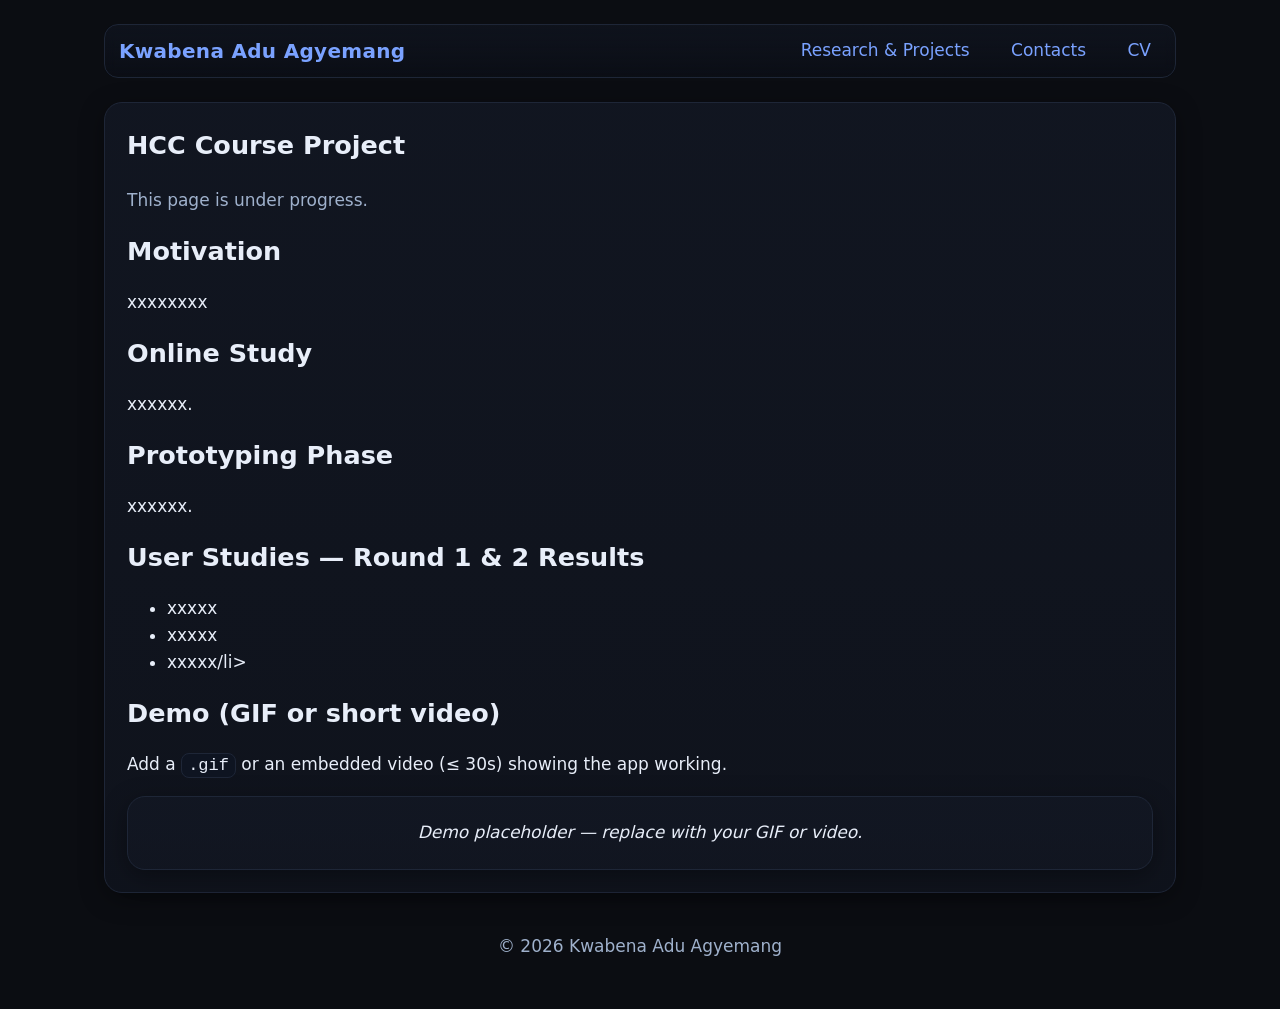
==== hcc.html @ 85868a14 "Add files via upload" ====
<!doctype html>
<html lang="en">
<head>
  <meta charset="utf-8">
  <meta name="viewport" content="width=device-width, initial-scale=1">
  <title>HCC Project — Kwabena Adu Agyemang</title>
  <link rel="stylesheet" href="style.css">
</head>
<body>
  <div class="container">
    <nav class="nav">
      <a class="brand" href="index.html">Kwabena Adu Agyemang</a>
      <div class="links">
        <a href="research.html">Research & Projects</a>
        <a href="contacts.html">Contacts</a>
        <a href="resume.pdf" target="_blank" rel="noopener">CV</a>
      </div>
    </nav>

    <section class="card">
      <h1 style="margin-top:0">HCC Course Project</h1>
      <p style="color:var(--muted)">This page is under progress.</p>
      <h2>Motivation</h2>
      <p>xxxxxxxx</p>

      <h2>Online Study</h2>
      <p>xxxxxx.</p>

      <h2>Prototyping Phase</h2>
      <p>xxxxxx.</p>

      <h2>User Studies — Round 1 & 2 Results</h2>
      <ul>
        <li>xxxxx</li>
        <li>xxxxx</li>
        <li>xxxxx/li>
      </ul>

      <h2 style="display:flex;align-items:center;gap:8px">Demo (GIF or short video)</h2>
      <p>Add a <code>.gif</code> or an embedded video (≤ 30s) showing the app working.</p>
      <div class="card" style="margin:0;text-align:center">
        <em>Demo placeholder — replace with your GIF or video.</em>
      </div>
    </section>

    
    <footer class="footer">© <span id="y"></span> Kwabena Adu Agyemang</footer>
  </div>
  <script>document.getElementById('y').textContent = new Date().getFullYear()</script>
</body>
</html>
---- style.css ----
:root{
  --bg:#0b0d12;
  --card:#121723;
  --text:#e8eef9;
  --muted:#9fb1cc;
  --accent:#7aa2ff;

  /* subtle upgrades */
  --card-border:#1e2637;
  --card-glow: 0 6px 24px rgba(0,0,0,.35);
  --ring: 0 0 0 3px rgba(122,162,255,.35);
}

*{box-sizing:border-box}
html,body{
  margin:0; padding:0;
  background:var(--bg); color:var(--text);
  font: clamp(15px, 0.95vw + 12px, 17px)/1.6 system-ui,-apple-system,Segoe UI,Roboto,Ubuntu,"Helvetica Neue",Arial;
  -webkit-font-smoothing:antialiased; -moz-osx-font-smoothing:grayscale;
}
a{color:var(--accent); text-decoration:none}
a:hover{text-decoration:underline}
a:focus-visible{outline:none; box-shadow:var(--ring); border-radius:10px}

.container{max-width:1120px; margin:0 auto; padding:24px}

/* Top nav: sleek, slightly sticky, frosted */
.nav{
  position:sticky; top:0; z-index:20;
  display:flex; justify-content:space-between; align-items:center; margin-bottom:24px;
  padding:10px 14px;
  background:linear-gradient(180deg, rgba(18,23,35,.6), rgba(18,23,35,.15));
  border:1px solid var(--card-border); border-radius:14px;
  backdrop-filter:saturate(130%) blur(6px);
}
.nav a.brand{font-weight:800; font-size:20px; letter-spacing:.3px}
.nav .links a{margin-left:16px; padding:8px 10px; border-radius:10px}
.nav .links a:hover{background:rgba(122,162,255,.08); text-decoration:none}

/* Hero */
.hero{
  display:grid; grid-template-columns:130px 1fr; gap:22px; align-items:center;
  background:linear-gradient(180deg,#151b2a 0%, rgba(21,27,42,0) 100%);
  padding:26px; border-radius:18px; border:1px solid var(--card-border);
  box-shadow:var(--card-glow);
}
.hero img{
  width:130px; height:130px; border-radius:50%;
  border:2px solid #26324a; background:#0f1420;
  object-fit:cover; object-position:center;
}
.hero h1{margin:0 0 6px 0; font-weight:800; letter-spacing:.2px}
.hero p{margin:0; color:var(--muted)}

/* Core card */
.card{
  background:linear-gradient(180deg, rgba(18,23,35,.85), rgba(18,23,35,.6));
  border:1px solid var(--card-border);
  border-radius:18px; padding:22px; margin-top:18px;
  box-shadow:var(--card-glow);
}
.card h2{margin:0 0 10px 0}

/* Generic grid */
.grid{display:grid; grid-template-columns:repeat(auto-fill,minmax(260px,1fr)); gap:16px}

/* Feature grid / cards (classy) */
.feature-grid{display:grid; grid-template-columns:repeat(auto-fill,minmax(280px,1fr)); gap:18px}
.feature-card{
  position:relative; overflow:hidden; border-radius:18px; padding:18px;
  border:1px solid var(--card-border);
  background:
    radial-gradient(120% 120% at 0% 0%, #172034 0%, #0b0f19 65%),
    linear-gradient(180deg, rgba(255,255,255,.02), rgba(255,255,255,0));
  transition:transform .2s ease, border-color .2s ease, box-shadow .2s ease;
}
.feature-card:hover{
  transform:translateY(-2px);
  border-color:#2a3c60;
  box-shadow:0 10px 30px rgba(0,0,0,.3);
}
.feature-card h3{margin:0 0 6px 0; font-weight:750}
.feature-card p{margin:0 0 12px 0; color:var(--muted)}

/* Badges */
.badge{
  display:inline-block; padding:4px 10px; border:1px solid #2a3857;
  border-radius:999px; color:var(--muted); font-size:12px; margin-right:6px
}
.badge.year{
  background:#152038; border-color:#22324f; color:#9fb1cc;
  padding:2px 8px; border-radius:999px; font-size:12px; margin-left:8px
}

/* Buttons */
.btn{
  display:inline-block; background:var(--accent); color:#0a0f18;
  padding:10px 14px; border-radius:12px; font-weight:800; letter-spacing:.2px;
  box-shadow:0 6px 18px rgba(122,162,255,.25);
  transform:translateY(0); transition:transform .15s ease, box-shadow .15s ease, opacity .2s ease;
}
.btn:hover{ text-decoration:none; transform:translateY(-1px); box-shadow:0 10px 24px rgba(122,162,255,.28) }
.btn:active{ transform:translateY(0) }
.btn:visited{ color:#0a0f18 }
.btn:focus-visible{outline:none; box-shadow:var(--ring)}

/* Publications list polish */
.publist .card h3{margin:0 0 6px 0}
.publist .meta{color:var(--muted); font-size:14px; margin-bottom:8px}

/* Icon bar + clickable fix for SVGs */
.iconbar{display:flex; gap:10px; margin-top:10px; flex-wrap:wrap}
.iconbtn{
  display:inline-flex; align-items:center; justify-content:center;
  width:38px; height:38px; border-radius:12px;
  border:1px solid #27324a; background:#0f1420; color:var(--text);
  transition:transform .15s ease, background .2s ease, border-color .2s ease, box-shadow .2s ease;
  cursor:pointer;
}
.iconbtn:hover{ transform:translateY(-1px); background:#121b2a; border-color:#2f3f62; box-shadow:0 6px 16px rgba(0,0,0,.25) }
.iconbtn:focus-visible{ outline:none; box-shadow:var(--ring) }
.iconbtn svg{ width:18px; height:18px }
/* Route clicks to the <a> instead of inner SVG paths */
.iconbtn svg, .iconbtn svg * { pointer-events:none; }

/* Code blocks */
code{
  background:#0e1421; border:1px solid var(--card-border);
  border-radius:8px; padding:2px 6px
}

/* Footer */
footer.footer, footer{
  margin:48px 0 12px; color:var(--muted); text-align:center
}

/* Responsive */
@media (max-width:820px){
  .container{padding:18px}
  .hero{grid-template-columns:1fr}
  .hero img{justify-self:center}
  .nav .links a{margin-left:10px}
}
@media (max-width:560px){
  .nav{padding:8px 10px}
  .hero{padding:20px}
}

/* Reduced motion */
@media (prefers-reduced-motion: reduce){
  .btn, .feature-card, .iconbtn{ transition:none }
}


/* Icon buttons */
.iconbar{display:flex;gap:10px;margin-top:10px;flex-wrap:wrap}
.iconbtn{
  display:inline-flex;align-items:center;justify-content:center;
  width:38px;height:38px;border-radius:10px;
  border:1px solid #27324a;background:#0f1420;color:var(--text);
  transition:transform .1s ease, background .2s ease, border-color .2s ease;
}
.iconbtn:hover{transform:translateY(-1px);background:#121b2a;border-color:#2f3f62}
.iconbtn svg{width:18px;height:18px}
.publist .card h3{margin:0 0 6px 0}
.publist .meta{color:var(--muted);font-size:14px;margin-bottom:8px}
.badge.year{background:#152038;border:1px solid #22324f;color:#9fb1cc;padding:2px 8px;border-radius:999px;font-size:12px;margin-left:8px}


/* Featured grid */
.feature-grid{display:grid;grid-template-columns:repeat(auto-fill,minmax(280px,1fr));gap:18px}
.feature-card{
  position:relative;overflow:hidden;border-radius:18px;padding:18px;border:1px solid #1f2a42;
  background:radial-gradient(120% 120% at 0% 0%, #172034 0%, #0b0f19 60%);
  transition:transform .2s ease, border-color .2s ease, box-shadow .2s ease;
}
.feature-card:hover{transform:translateY(-2px);border-color:#2a3c60;box-shadow:0 10px 30px rgba(0,0,0,.25)}
.feature-card h3{margin:0 0 6px 0}
.feature-card p{margin:0 0 12px 0;color:var(--muted)}
.feature-card .btn{display:inline-block}
footer.footer{margin:40px 0 10px;color:var(--muted);text-align:center}
.container{padding-bottom:40px}


/* Featured cards */
.featuregrid{display:grid;grid-template-columns:repeat(auto-fit,minmax(280px,1fr));gap:16px}
.featurecard{position:relative;border-radius:16px;padding:24px;min-height:180px;border:1px solid #1e2637;
  background: radial-gradient(120% 120% at 20% 0%, #1b2440 0%, #0b0f1a 60%);display:flex;flex-direction:column;justify-content:flex-end;overflow:hidden}
.featurecard h3{margin:0 0 6px 0}
.featurecard p{margin:0;color:var(--muted)}
.featurecard .chip{position:absolute;top:12px;left:12px;border:1px solid #2a3857;border-radius:999px;font-size:12px;padding:4px 8px;color:#9fb1cc}
.featurecard:hover{transform:translateY(-1px)}
footer{margin:48px 0 10px;color:var(--muted);text-align:center}
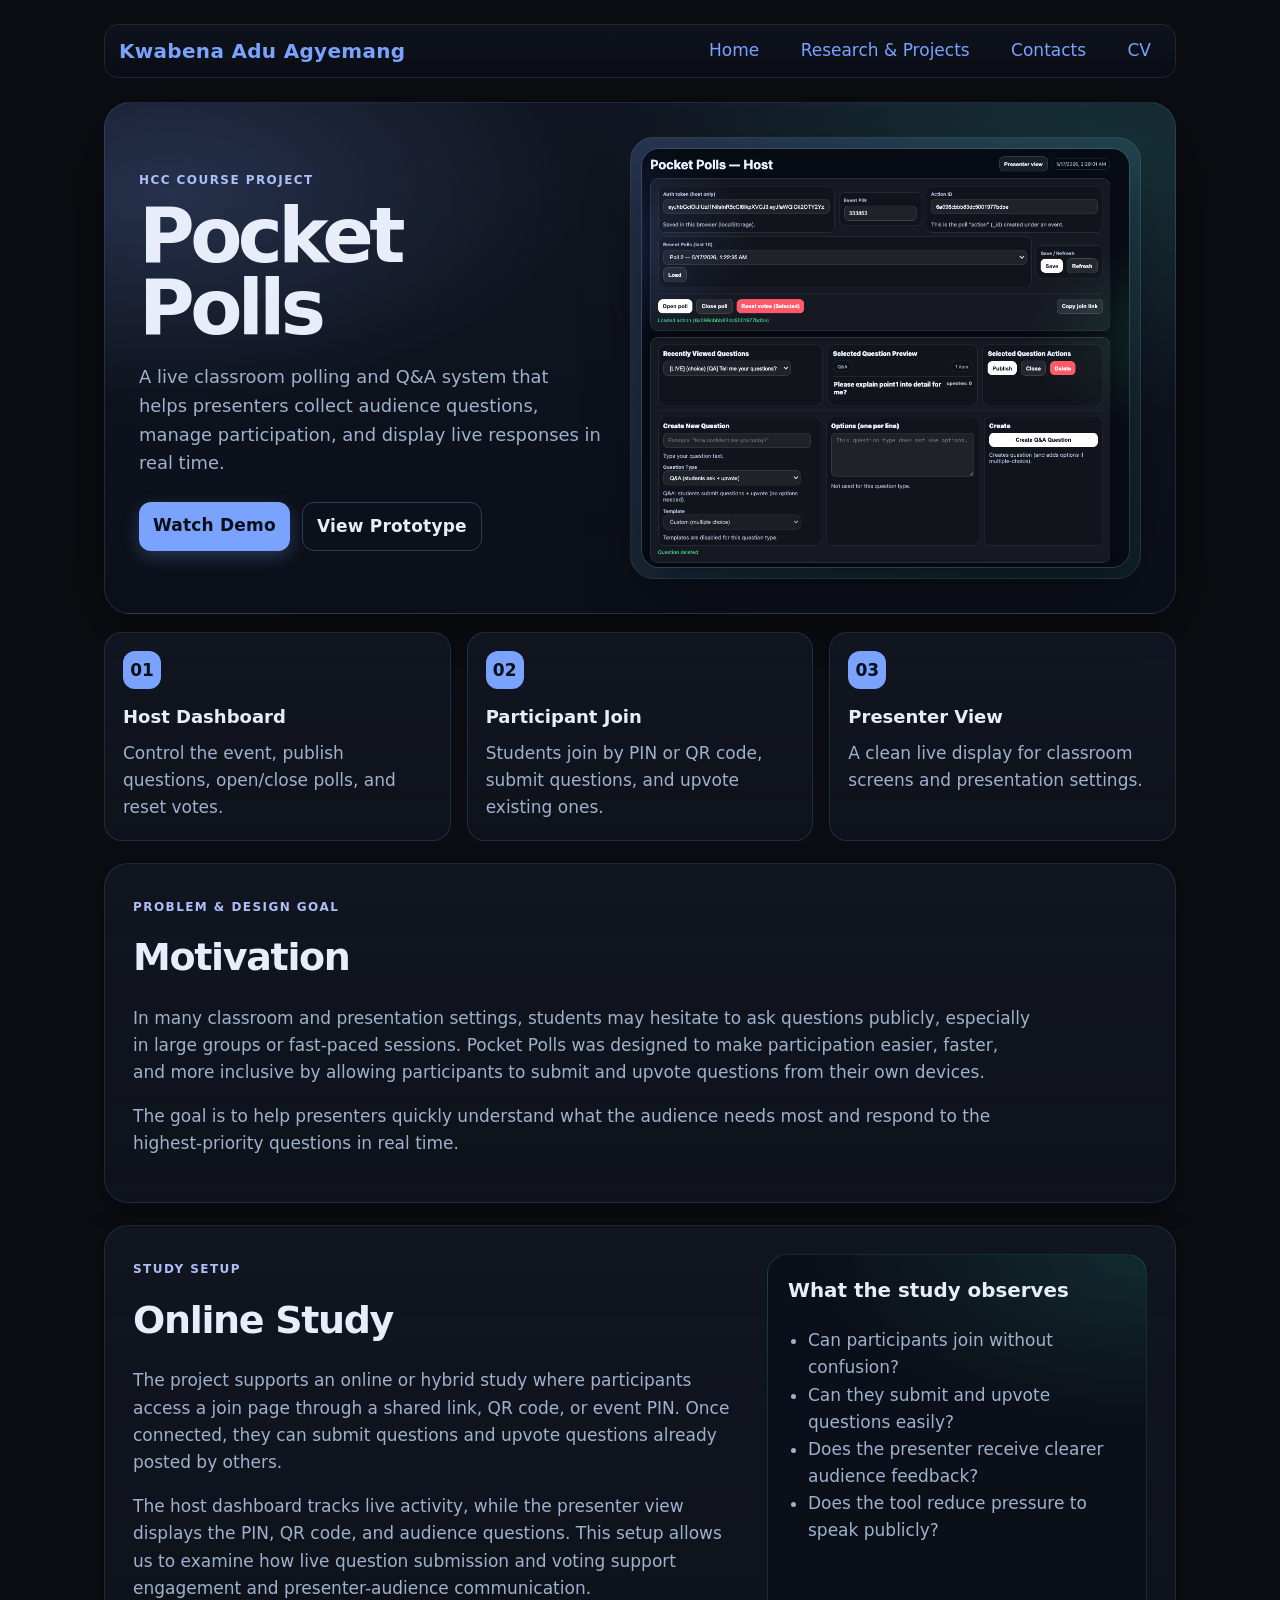
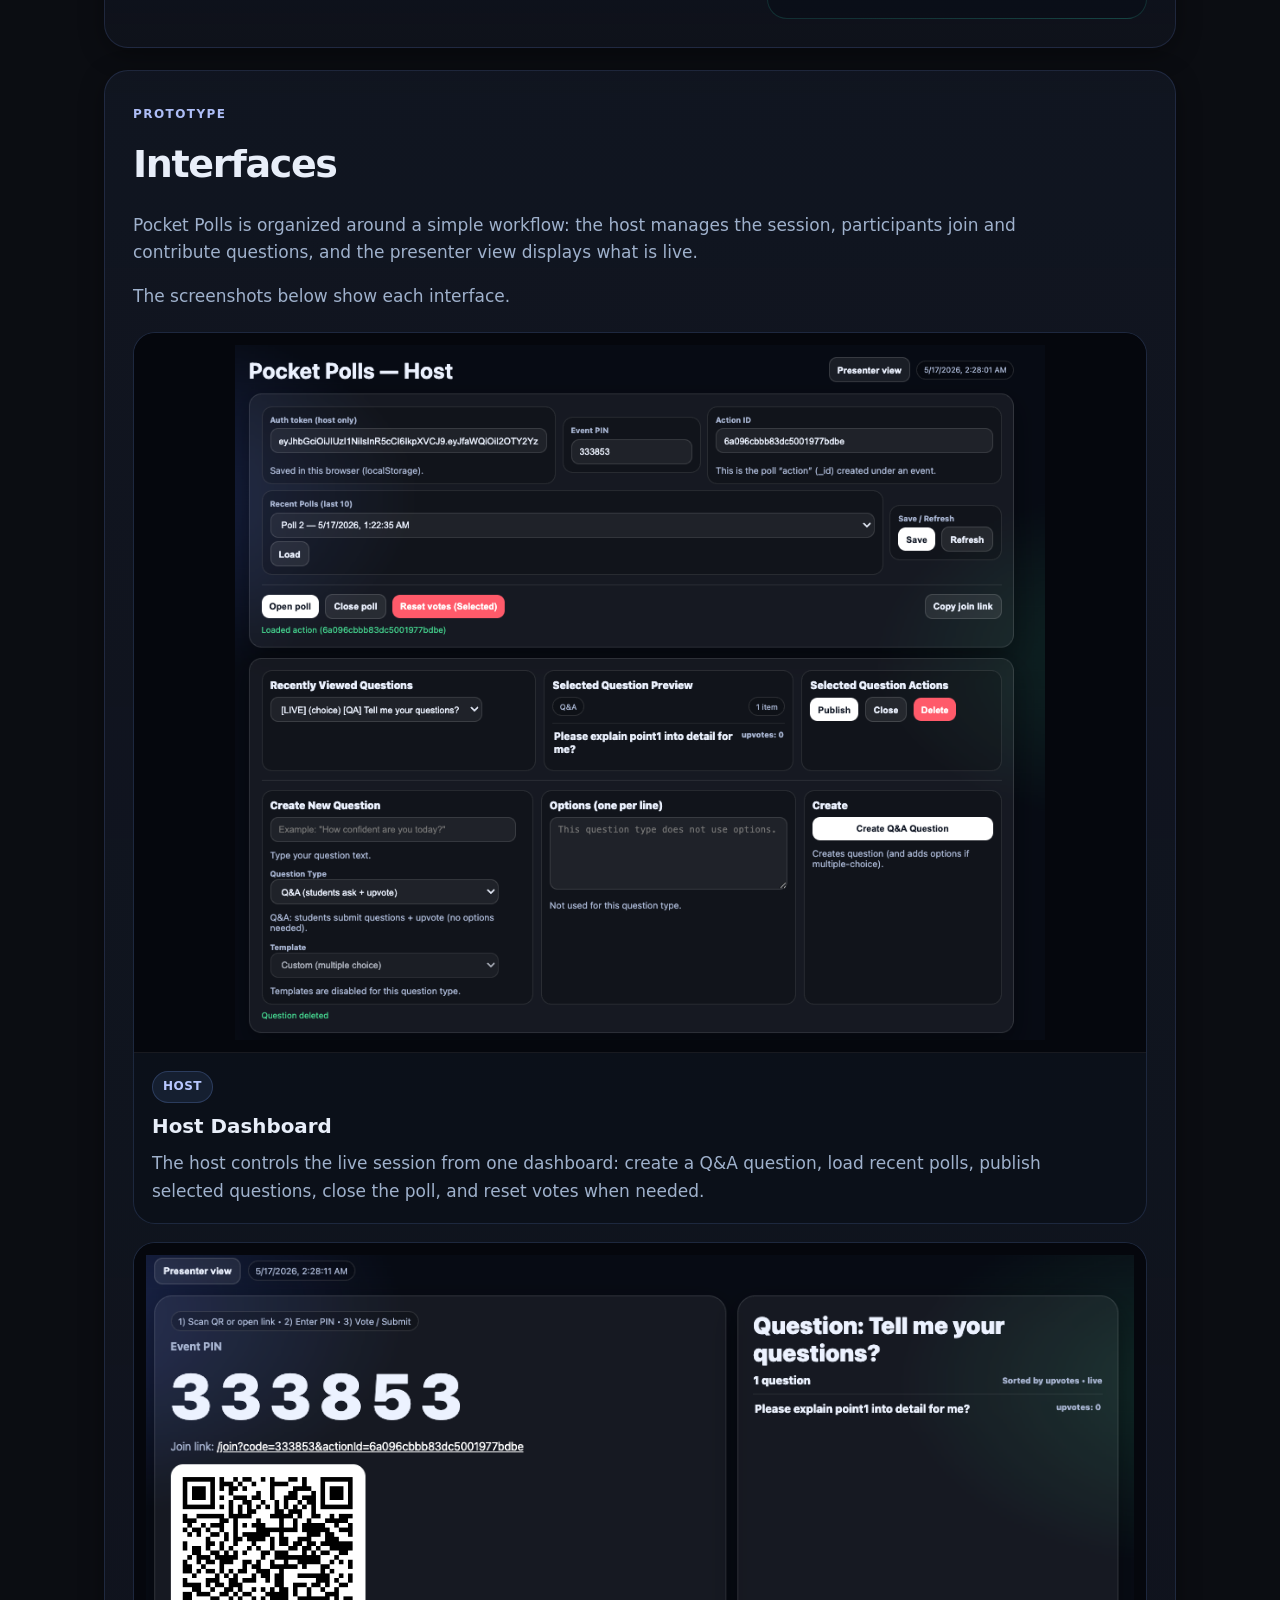
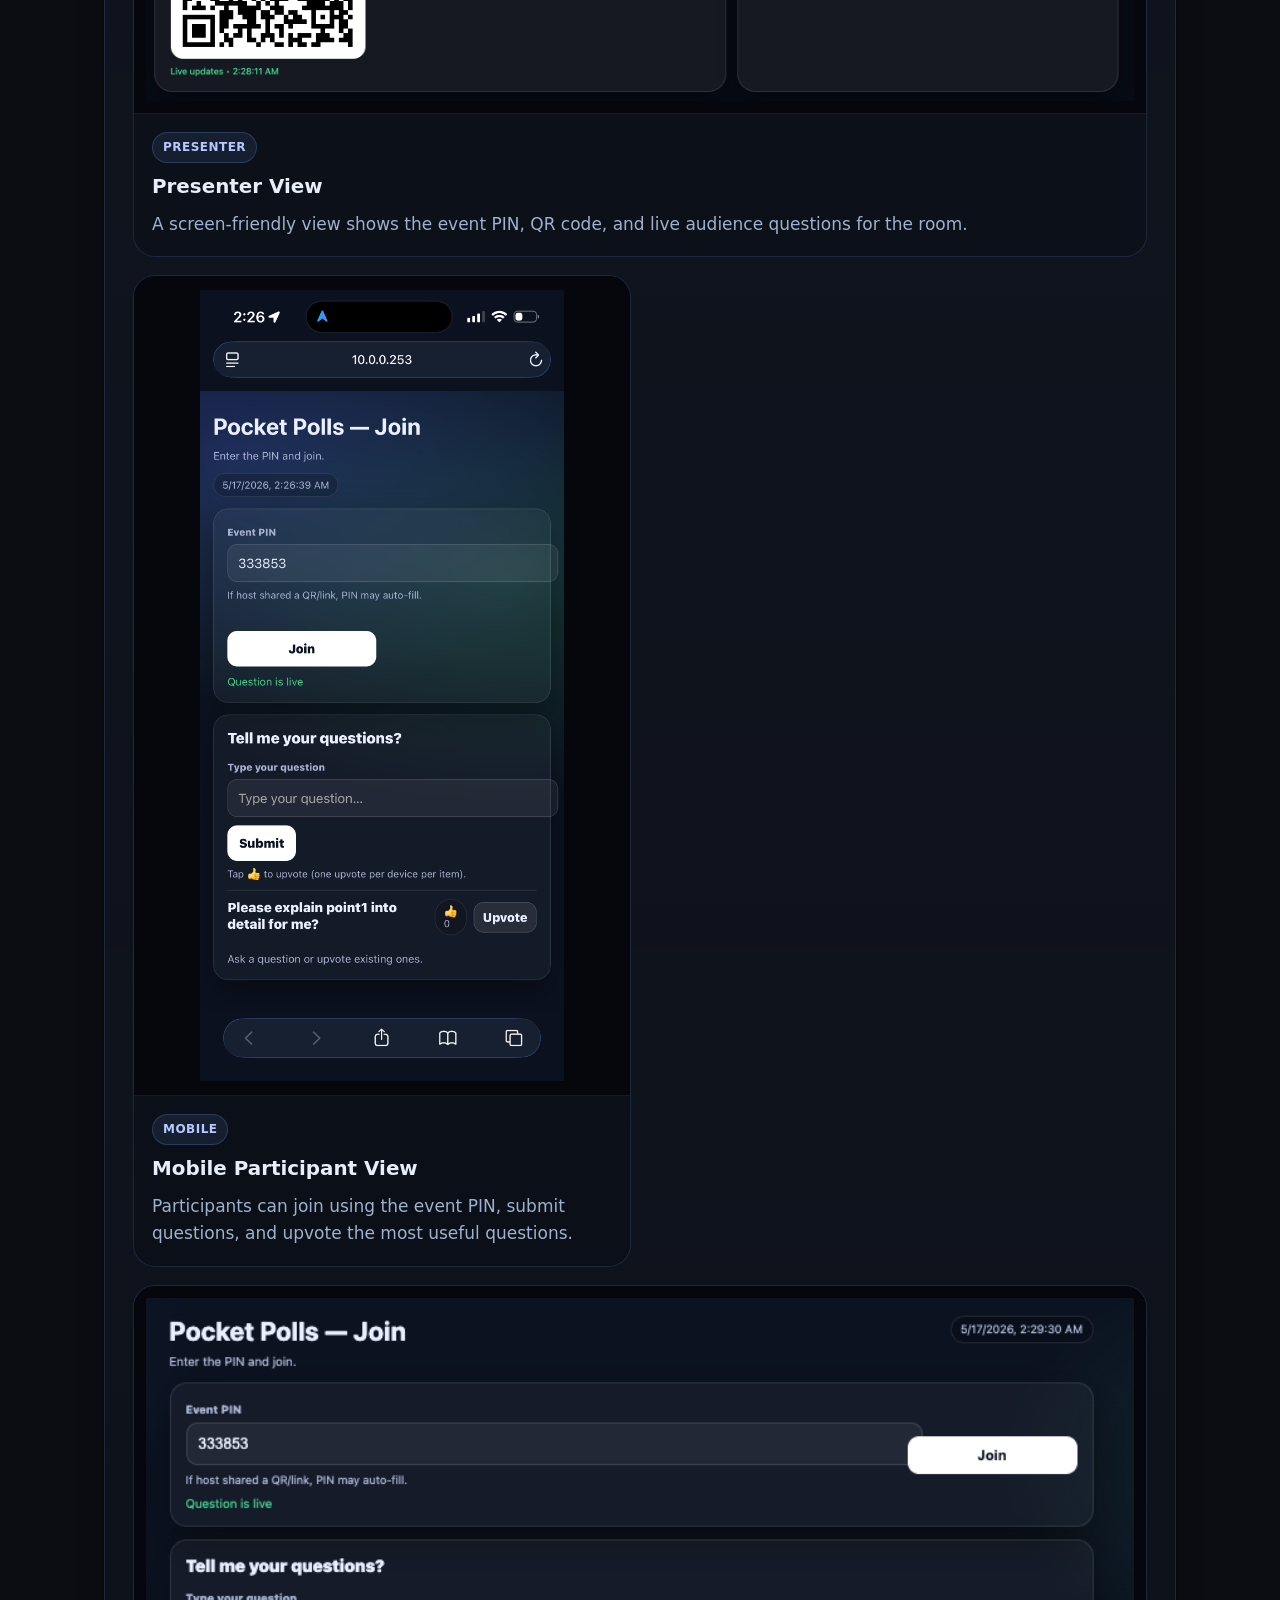
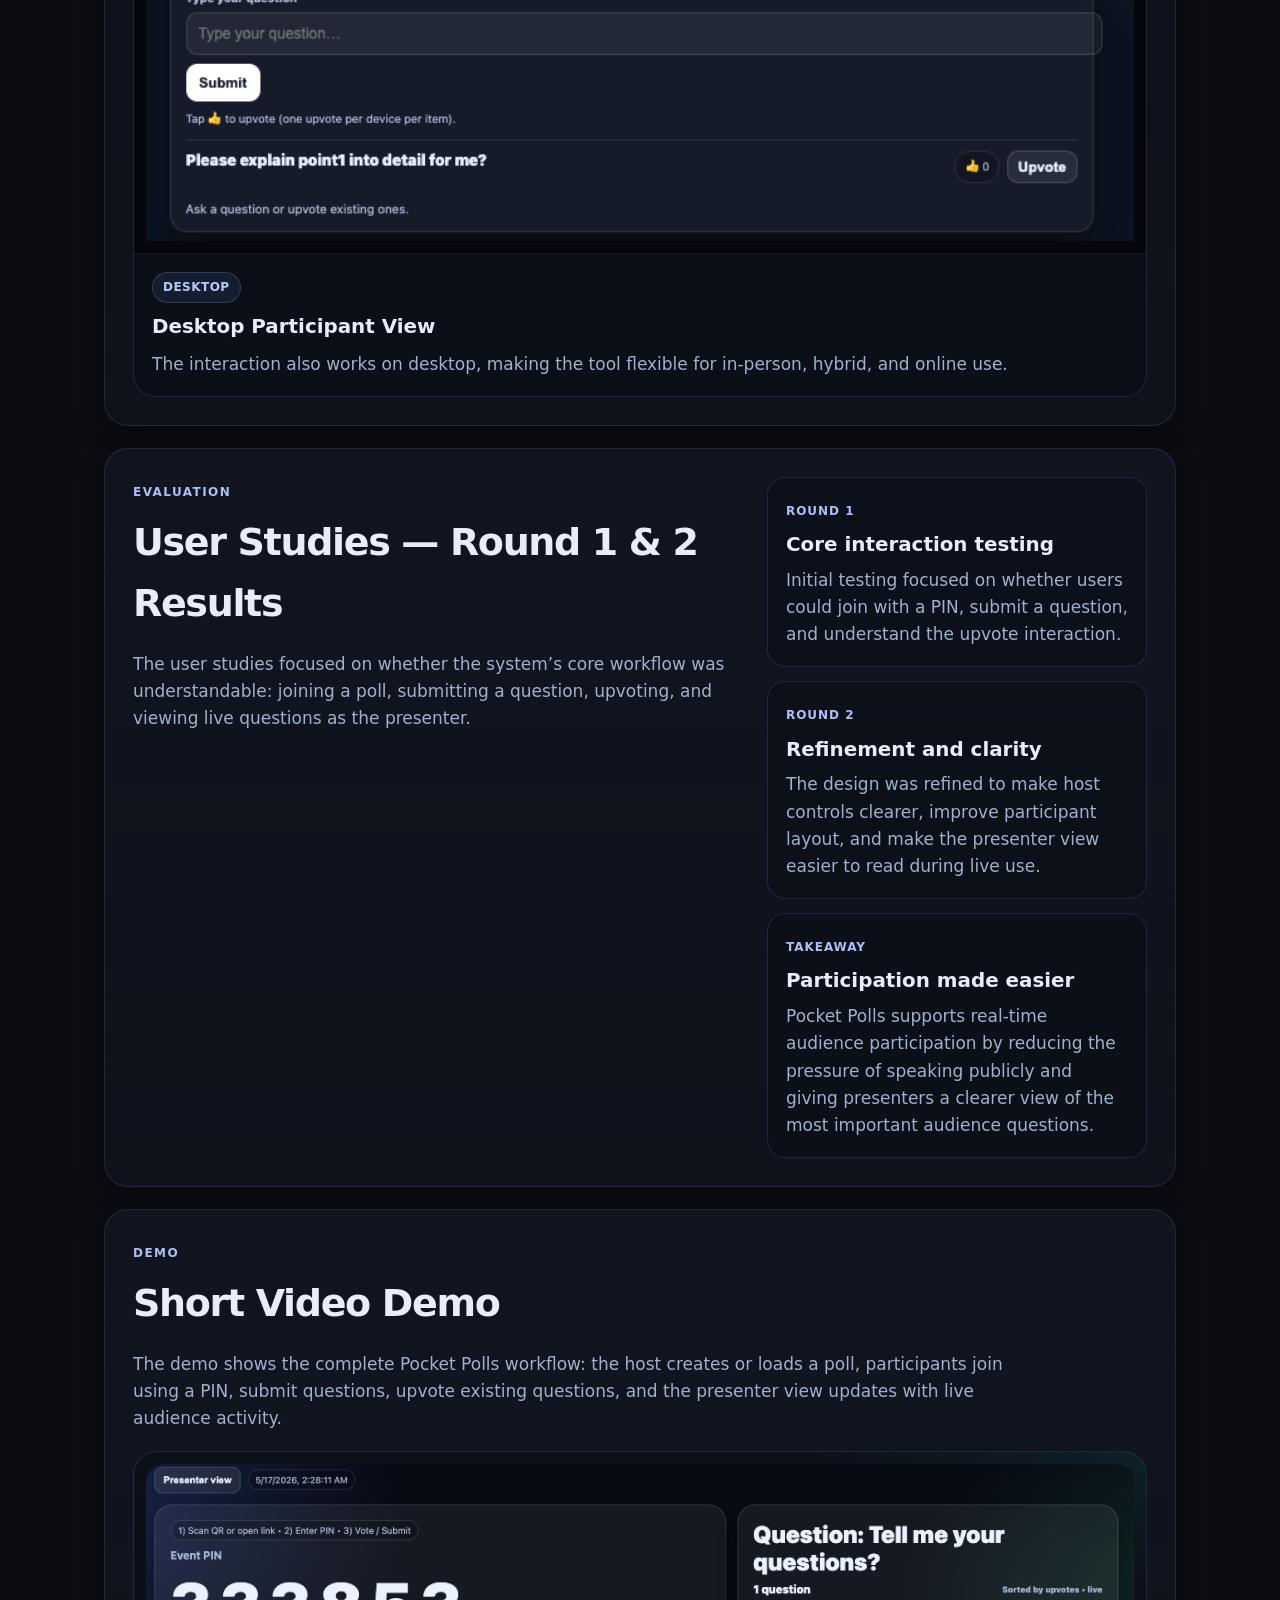
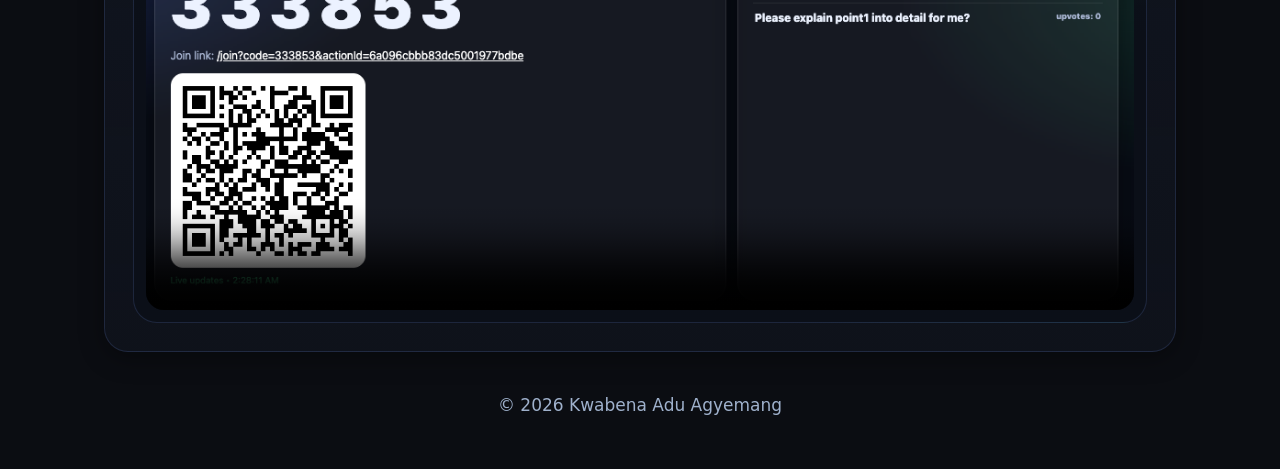
==== commit 008e0f23: "Update portfolio with three projects" ====
--- a/hcc.html
+++ b/hcc.html
@@ -3,49 +3,239 @@
 <head>
   <meta charset="utf-8">
   <meta name="viewport" content="width=device-width, initial-scale=1">
-  <title>HCC Project — Kwabena Adu Agyemang</title>
+  <title>Pocket Polls — HCC Course Project</title>
   <link rel="stylesheet" href="style.css">
 </head>
+
 <body>
   <div class="container">
     <nav class="nav">
       <a class="brand" href="index.html">Kwabena Adu Agyemang</a>
       <div class="links">
-        <a href="research.html">Research & Projects</a>
+        <a href="index.html">Home</a>
+        <a href="research.html">Research &amp; Projects</a>
         <a href="contacts.html">Contacts</a>
         <a href="resume.pdf" target="_blank" rel="noopener">CV</a>
       </div>
     </nav>
 
-    <section class="card">
-      <h1 style="margin-top:0">HCC Course Project</h1>
-      <p style="color:var(--muted)">This page is under progress.</p>
-      <h2>Motivation</h2>
-      <p>xxxxxxxx</p>
-
-      <h2>Online Study</h2>
-      <p>xxxxxx.</p>
-
-      <h2>Prototyping Phase</h2>
-      <p>xxxxxx.</p>
-
-      <h2>User Studies — Round 1 & 2 Results</h2>
-      <ul>
-        <li>xxxxx</li>
-        <li>xxxxx</li>
-        <li>xxxxx/li>
-      </ul>
-
-      <h2 style="display:flex;align-items:center;gap:8px">Demo (GIF or short video)</h2>
-      <p>Add a <code>.gif</code> or an embedded video (≤ 30s) showing the app working.</p>
-      <div class="card" style="margin:0;text-align:center">
-        <em>Demo placeholder — replace with your GIF or video.</em>
-      </div>
-    </section>
-
-    
+    <main>
+      <section class="project-hero">
+        <div>
+          <p class="eyebrow">HCC Course Project</p>
+          <h1>Pocket Polls</h1>
+          <p class="hero-lead">
+            A live classroom polling and Q&amp;A system that helps presenters collect audience questions,
+            manage participation, and display live responses in real time.
+          </p>
+
+          <div class="hero-actions">
+            <a class="btn" href="#demo">Watch Demo</a>
+            <a class="btn secondary" href="#prototype">View Prototype</a>
+          </div>
+        </div>
+
+        <div class="hero-preview">
+          <a class="image-link" href="assets/pocketpolls-host.png" target="_blank" rel="noopener" title="Open full image">
+            <img src="assets/pocketpolls-host.png" alt="Pocket Polls presenter interface showing PIN, QR code, and live questions">
+            <span>Click to view full image</span>
+          </a>
+        </div>
+      </section>
+
+      <section class="mini-stats">
+        <article>
+          <span>01</span>
+          <strong>Host Dashboard</strong>
+          <p>Control the event, publish questions, open/close polls, and reset votes.</p>
+        </article>
+        <article>
+          <span>02</span>
+          <strong>Participant Join</strong>
+          <p>Students join by PIN or QR code, submit questions, and upvote existing ones.</p>
+        </article>
+        <article>
+          <span>03</span>
+          <strong>Presenter View</strong>
+          <p>A clean live display for classroom screens and presentation settings.</p>
+        </article>
+      </section>
+
+      <section class="project-section">
+        <div class="section-kicker">Problem &amp; Design Goal</div>
+        <h2>Motivation</h2>
+        <p>
+          In many classroom and presentation settings, students may hesitate to ask questions publicly,
+          especially in large groups or fast-paced sessions. Pocket Polls was designed to make participation
+          easier, faster, and more inclusive by allowing participants to submit and upvote questions from
+          their own devices.
+        </p>
+        <p>
+          The goal is to help presenters quickly understand what the audience needs most and respond to the
+          highest-priority questions in real time.
+        </p>
+      </section>
+
+      <section class="project-section two-col">
+        <div>
+          <div class="section-kicker">Study Setup</div>
+          <h2>Online Study</h2>
+          <p>
+            The project supports an online or hybrid study where participants access a join page through a
+            shared link, QR code, or event PIN. Once connected, they can submit questions and upvote questions
+            already posted by others.
+          </p>
+          <p>
+            The host dashboard tracks live activity, while the presenter view displays the PIN, QR code, and
+            audience questions. This setup allows us to examine how live question submission and voting support
+            engagement and presenter-audience communication.
+          </p>
+        </div>
+
+        <aside class="study-card">
+          <h3>What the study observes</h3>
+          <ul>
+            <li>Can participants join without confusion?</li>
+            <li>Can they submit and upvote questions easily?</li>
+            <li>Does the presenter receive clearer audience feedback?</li>
+            <li>Does the tool reduce pressure to speak publicly?</li>
+          </ul>
+        </aside>
+      </section>
+
+      <section class="project-section" id="prototype">
+        <div class="section-kicker">Prototype</div>
+        <h2>Interfaces</h2>
+        <p>
+          Pocket Polls is organized around a simple workflow: the host manages the session, participants join
+          and contribute questions, and the presenter view displays what is live.
+        </p>
+
+        <p class="screen-note">The screenshots below show each interface. </p>
+
+        <div class="showcase-grid">
+          <article class="showcase-card wide">
+            <a class="image-link" href="assets/pocketpolls-host.png" target="_blank" rel="noopener" title="Open full image">
+              <img src="assets/pocketpolls-host.png" alt="Pocket Polls host dashboard">
+              <span>Click to view full image</span>
+            </a>
+            <div>
+              <span class="tag">Host</span>
+              <h3>Host Dashboard</h3>
+              <p>
+                The host controls the live session from one dashboard: create a Q&amp;A question, load recent polls,
+                publish selected questions, close the poll, and reset votes when needed.
+              </p>
+            </div>
+          </article>
+
+          <article class="showcase-card wide">
+            <a class="image-link" href="assets/pocketpolls-presenter.png" target="_blank" rel="noopener" title="Open full image">
+              <img src="assets/pocketpolls-presenter.png" alt="Pocket Polls presenter view">
+              <span>Click to view full image</span>
+            </a>
+            <div>
+              <span class="tag">Presenter</span>
+              <h3>Presenter View</h3>
+              <p>
+                A screen-friendly view shows the event PIN, QR code, and live audience questions for the room.
+              </p>
+            </div>
+          </article>
+
+          <article class="showcase-card phone-shot">
+            <a class="image-link" href="assets/pocketpolls-join-mobile.png" target="_blank" rel="noopener" title="Open full image">
+              <img src="assets/pocketpolls-join-mobile.png" alt="Pocket Polls mobile join page">
+              <span>Click to view full image</span>
+            </a>
+            <div>
+              <span class="tag">Mobile</span>
+              <h3>Mobile Participant View</h3>
+              <p>
+                Participants can join using the event PIN, submit questions, and upvote the most useful questions.
+              </p>
+            </div>
+          </article>
+
+          <article class="showcase-card wide">
+            <a class="image-link" href="assets/pocketpolls-join-desktop.png" target="_blank" rel="noopener" title="Open full image">
+              <img src="assets/pocketpolls-join-desktop.png" alt="Pocket Polls desktop participant view">
+              <span>Click to view full image</span>
+            </a>
+            <div>
+              <span class="tag">Desktop</span>
+              <h3>Desktop Participant View</h3>
+              <p>
+                The interaction also works on desktop, making the tool flexible for in-person, hybrid, and online use.
+              </p>
+            </div>
+          </article>
+        </div>
+      </section>
+
+      <section class="project-section two-col">
+        <div>
+          <div class="section-kicker">Evaluation</div>
+          <h2>User Studies — Round 1 &amp; 2 Results</h2>
+          <p>
+            The user studies focused on whether the system’s core workflow was understandable: joining a poll,
+            submitting a question, upvoting, and viewing live questions as the presenter.
+          </p>
+        </div>
+
+        <div class="timeline">
+          <article>
+            <span>Round 1</span>
+            <h3>Core interaction testing</h3>
+            <p>
+              Initial testing focused on whether users could join with a PIN, submit a question, and understand
+              the upvote interaction.
+            </p>
+          </article>
+          <article>
+            <span>Round 2</span>
+            <h3>Refinement and clarity</h3>
+            <p>
+              The design was refined to make host controls clearer, improve participant layout, and make the
+              presenter view easier to read during live use.
+            </p>
+          </article>
+          <article>
+            <span>Takeaway</span>
+            <h3>Participation made easier</h3>
+            <p>
+              Pocket Polls supports real-time audience participation by reducing the pressure of speaking publicly
+              and giving presenters a clearer view of the most important audience questions.
+            </p>
+          </article>
+        </div>
+      </section>
+
+      <section class="project-section" id="demo">
+        <div class="section-kicker">Demo</div>
+        <h2>Short Video Demo</h2>
+        <p>
+          The demo shows the complete Pocket Polls workflow: the host creates or loads a poll, participants join
+          using a PIN, submit questions, upvote existing questions, and the presenter view updates with live
+          audience activity.
+        </p>
+
+        <div class="demo-frame">
+          <video controls preload="metadata" poster="assets/pocketpolls-presenter.png">
+            <source src="assets/pocketpolls-demo.mp4" type="video/mp4">
+            Your browser does not support the video tag. Add your video file as
+            assets/pocketpolls-demo.mp4.
+          </video>
+
+        </div>
+      </section>
+    </main>
+
     <footer class="footer">© <span id="y"></span> Kwabena Adu Agyemang</footer>
   </div>
-  <script>document.getElementById('y').textContent = new Date().getFullYear()</script>
+
+  <script>
+    document.getElementById('y').textContent = new Date().getFullYear();
+  </script>
 </body>
-</html>+</html>
--- a/style.css
+++ b/style.css
@@ -191,3 +191,551 @@
 .featurecard .chip{position:absolute;top:12px;left:12px;border:1px solid #2a3857;border-radius:999px;font-size:12px;padding:4px 8px;color:#9fb1cc}
 .featurecard:hover{transform:translateY(-1px)}
 footer{margin:48px 0 10px;color:var(--muted);text-align:center}
+/* ===== Pocket Polls HCC page ===== */
+.project-hero{
+  display:grid;
+  grid-template-columns: minmax(0, .95fr) minmax(320px, 1.05fr);
+  gap:28px;
+  align-items:center;
+  min-height:420px;
+  padding:34px;
+  border-radius:26px;
+  border:1px solid rgba(122,162,255,.18);
+  background:
+    radial-gradient(800px 420px at 92% 12%, rgba(49,180,157,.18), transparent 60%),
+    radial-gradient(700px 360px at 6% 18%, rgba(122,162,255,.20), transparent 58%),
+    linear-gradient(180deg, rgba(18,23,35,.96), rgba(12,16,25,.92));
+  box-shadow:0 24px 70px rgba(0,0,0,.38);
+  overflow:hidden;
+}
+.eyebrow,.section-kicker{
+  display:inline-flex;
+  align-items:center;
+  gap:8px;
+  margin:0 0 10px;
+  color:#aebef7;
+  font-size:12px;
+  font-weight:800;
+  letter-spacing:.12em;
+  text-transform:uppercase;
+}
+.project-hero h1{
+  margin:0;
+  font-size:clamp(42px, 6vw, 76px);
+  line-height:.94;
+  letter-spacing:-.06em;
+}
+.hero-lead{
+  max-width:680px;
+  margin:20px 0 0;
+  color:var(--muted);
+  font-size:clamp(17px, 1.4vw, 21px);
+}
+.hero-actions{
+  display:flex;
+  gap:12px;
+  margin-top:24px;
+  flex-wrap:wrap;
+}
+.btn.secondary{
+  background:transparent;
+  color:var(--text);
+  border:1px solid rgba(122,162,255,.28);
+  box-shadow:none;
+}
+.btn.secondary:hover{
+  background:rgba(122,162,255,.08);
+}
+.hero-preview{
+  position:relative;
+  padding:10px;
+  border-radius:24px;
+  background:linear-gradient(135deg, rgba(122,162,255,.22), rgba(49,180,157,.12));
+  border:1px solid rgba(255,255,255,.08);
+}
+.hero-preview img{
+  width:100%;
+  display:block;
+  border-radius:18px;
+  border:1px solid rgba(255,255,255,.10);
+  box-shadow:0 22px 55px rgba(0,0,0,.42);
+}
+.mini-stats{
+  display:grid;
+  grid-template-columns:repeat(3, 1fr);
+  gap:16px;
+  margin-top:18px;
+}
+.mini-stats article{
+  padding:18px;
+  border:1px solid rgba(122,162,255,.16);
+  border-radius:18px;
+  background:linear-gradient(180deg, rgba(18,23,35,.88), rgba(18,23,35,.55));
+}
+.mini-stats span{
+  display:inline-flex;
+  width:38px;
+  height:38px;
+  align-items:center;
+  justify-content:center;
+  border-radius:12px;
+  margin-bottom:14px;
+  color:#0a0f18;
+  background:var(--accent);
+  font-weight:900;
+}
+.mini-stats strong{
+  display:block;
+  font-size:18px;
+}
+.mini-stats p{
+  margin:8px 0 0;
+  color:var(--muted);
+}
+.project-section{
+  margin-top:22px;
+  padding:28px;
+  border-radius:24px;
+  border:1px solid rgba(122,162,255,.15);
+  background:
+    linear-gradient(180deg, rgba(18,23,35,.84), rgba(18,23,35,.52));
+  box-shadow:var(--card-glow);
+}
+.project-section h2{
+  margin:0 0 12px;
+  font-size:clamp(26px, 3vw, 38px);
+  letter-spacing:-.035em;
+}
+.project-section p{
+  color:var(--muted);
+  max-width:900px;
+}
+.two-col{
+  display:grid;
+  grid-template-columns: minmax(0, 1fr) 380px;
+  gap:22px;
+}
+.study-card{
+  padding:20px;
+  border-radius:20px;
+  border:1px solid rgba(49,180,157,.2);
+  background:radial-gradient(550px 280px at 100% 0%, rgba(49,180,157,.16), transparent 60%), rgba(10,15,24,.72);
+}
+.study-card h3{
+  margin-top:0;
+}
+.study-card ul{
+  padding-left:20px;
+  color:var(--muted);
+}
+.showcase-grid{
+  display:grid;
+  grid-template-columns:repeat(2, minmax(0, 1fr));
+  gap:18px;
+  margin-top:22px;
+}
+.showcase-card{
+  overflow:hidden;
+  border-radius:22px;
+  border:1px solid rgba(122,162,255,.16);
+  background:rgba(10,15,24,.58);
+  transition:transform .18s ease, border-color .18s ease, box-shadow .18s ease;
+}
+.showcase-card:hover{
+  transform:translateY(-3px);
+  border-color:rgba(122,162,255,.38);
+  box-shadow:0 22px 50px rgba(0,0,0,.30);
+}
+.showcase-card.wide{
+  grid-column:span 2;
+}
+.showcase-card img{
+  width:100%;
+  display:block;
+  height:auto;
+  max-height:640px;
+  object-fit:contain;
+  object-position:center;
+  padding:12px;
+  background:#05070d;
+  border-bottom:1px solid rgba(255,255,255,.08);
+}
+.showcase-card div{
+  padding:18px;
+}
+.showcase-card h3{
+  margin:8px 0 8px;
+}
+.showcase-card p{
+  margin:0;
+}
+.tag{
+  display:inline-flex;
+  padding:5px 10px;
+  border-radius:999px;
+  color:#b8c7ff;
+  background:rgba(122,162,255,.10);
+  border:1px solid rgba(122,162,255,.22);
+  font-size:12px;
+  font-weight:800;
+  letter-spacing:.04em;
+  text-transform:uppercase;
+}
+.timeline{
+  display:grid;
+  gap:14px;
+}
+.timeline article{
+  padding:18px;
+  border-radius:18px;
+  border:1px solid rgba(122,162,255,.16);
+  background:rgba(10,15,24,.58);
+}
+.timeline span{
+  color:#aebef7;
+  font-size:12px;
+  font-weight:800;
+  letter-spacing:.08em;
+  text-transform:uppercase;
+}
+.timeline h3{
+  margin:6px 0 6px;
+}
+.timeline p{
+  margin:0;
+}
+.demo-frame{
+  margin-top:18px;
+  padding:12px;
+  border-radius:24px;
+  background:
+    radial-gradient(600px 260px at 100% 0%, rgba(49,180,157,.10), transparent 60%),
+    rgba(10,15,24,.70);
+  border:1px solid rgba(122,162,255,.16);
+}
+.demo-frame video{
+  width:100%;
+  max-height:620px;
+  display:block;
+  border-radius:18px;
+  background:#05070d;
+}
+.video-note{
+  margin:10px 6px 2px !important;
+  color:var(--muted);
+  font-size:14px;
+}
+@media (max-width:900px){
+  .project-hero,
+  .two-col{
+    grid-template-columns:1fr;
+  }
+  .mini-stats{
+    grid-template-columns:1fr;
+  }
+  .showcase-grid{
+    grid-template-columns:1fr;
+  }
+  .showcase-card.wide{
+    grid-column:auto;
+  }
+}
+@media (max-width:560px){
+  .project-hero,
+  .project-section{
+    padding:20px;
+  }
+  .hero-actions{
+    flex-direction:column;
+  }
+  .hero-actions .btn{
+    text-align:center;
+  }
+}
+/* ===== Pocket Polls image arrangement fix ===== */
+.screen-note{
+  margin-top:6px;
+  color:var(--muted);
+}
+.showcase-card.wide img{
+  max-height:720px;
+}
+.showcase-card.phone-shot{
+  max-width:520px;
+  justify-self:center;
+}
+.showcase-card.phone-shot img{
+  max-height:820px;
+  padding:14px;
+}
+.showcase-card{
+  display:flex;
+  flex-direction:column;
+}
+.showcase-card div{
+  flex:1;
+}
+@media (max-width:900px){
+  .showcase-card.phone-shot{
+    max-width:100%;
+  }
+}
+/* ===== Clickable image viewer links ===== */
+.image-link{
+  position:relative;
+  display:block;
+  color:inherit;
+  text-decoration:none;
+  cursor:zoom-in;
+}
+.image-link:hover{
+  text-decoration:none;
+}
+.image-link span{
+  position:absolute;
+  right:18px;
+  bottom:18px;
+  z-index:3;
+  display:inline-flex;
+  align-items:center;
+  gap:6px;
+  padding:7px 10px;
+  border-radius:999px;
+  background:rgba(5,7,13,.78);
+  border:1px solid rgba(255,255,255,.16);
+  color:var(--text);
+  font-size:12px;
+  font-weight:800;
+  letter-spacing:.02em;
+  opacity:0;
+  transform:translateY(6px);
+  transition:opacity .18s ease, transform .18s ease;
+  backdrop-filter:blur(8px);
+}
+.image-link:hover span,
+.image-link:focus-visible span{
+  opacity:1;
+  transform:translateY(0);
+}
+.image-link::after{
+  content:"";
+  position:absolute;
+  inset:12px;
+  border-radius:14px;
+  border:1px solid rgba(122,162,255,.0);
+  transition:border-color .18s ease, box-shadow .18s ease;
+  pointer-events:none;
+}
+.image-link:hover::after,
+.image-link:focus-visible::after{
+  border-color:rgba(122,162,255,.42);
+  box-shadow:0 0 0 4px rgba(122,162,255,.10);
+}
+.hero-preview .image-link span{
+  right:22px;
+  bottom:22px;
+}
+/* ===== Fraud project page ===== */
+.project-pill-row{
+  display:flex;
+  flex-wrap:wrap;
+  gap:10px;
+  margin-top:18px;
+}
+.project-pill{
+  display:inline-flex;
+  align-items:center;
+  gap:8px;
+  padding:7px 11px;
+  border-radius:999px;
+  border:1px solid rgba(122,162,255,.20);
+  background:rgba(122,162,255,.08);
+  color:var(--muted);
+  font-size:13px;
+  font-weight:700;
+}
+.metric-strip{
+  display:grid;
+  grid-template-columns:repeat(4, minmax(0,1fr));
+  gap:14px;
+  margin-top:18px;
+}
+.metric-tile{
+  padding:18px;
+  border-radius:18px;
+  border:1px solid rgba(122,162,255,.16);
+  background:linear-gradient(180deg, rgba(18,23,35,.88), rgba(18,23,35,.55));
+}
+.metric-tile span{
+  display:block;
+  color:var(--muted);
+  font-size:13px;
+  font-weight:800;
+  text-transform:uppercase;
+  letter-spacing:.06em;
+}
+.metric-tile strong{
+  display:block;
+  margin-top:6px;
+  font-size:clamp(24px, 3vw, 34px);
+  letter-spacing:-.04em;
+}
+.project-link-row{
+  display:flex;
+  flex-wrap:wrap;
+  gap:12px;
+  margin-top:20px;
+}
+.figure-grid{
+  display:grid;
+  grid-template-columns:repeat(2, minmax(0,1fr));
+  gap:18px;
+  margin-top:18px;
+}
+.figure-card{
+  overflow:hidden;
+  border-radius:22px;
+  border:1px solid rgba(122,162,255,.16);
+  background:rgba(10,15,24,.58);
+}
+.figure-card.wide{
+  grid-column:span 2;
+}
+.figure-card img{
+  width:100%;
+  height:auto;
+  display:block;
+  padding:12px;
+  background:#f7f9fc;
+  border-bottom:1px solid rgba(255,255,255,.08);
+}
+.figure-card .figure-body{
+  padding:18px;
+}
+.figure-card h3{
+  margin:0 0 8px;
+}
+.figure-card p{
+  margin:0;
+  color:var(--muted);
+}
+.workflow{
+  display:grid;
+  grid-template-columns:repeat(5, minmax(0,1fr));
+  gap:12px;
+  margin-top:18px;
+}
+.workflow div{
+  padding:16px;
+  border-radius:18px;
+  border:1px solid rgba(122,162,255,.16);
+  background:rgba(10,15,24,.58);
+  text-align:center;
+  font-weight:800;
+}
+.workflow span{
+  display:block;
+  color:var(--muted);
+  font-size:12px;
+  font-weight:700;
+  margin-top:4px;
+}
+@media (max-width:900px){
+  .metric-strip,
+  .figure-grid,
+  .workflow{
+    grid-template-columns:1fr;
+  }
+  .figure-card.wide{
+    grid-column:auto;
+  }
+}
+/* ===== Embedded PDF presentation ===== */
+.pdf-frame{
+  margin-top:18px;
+  border-radius:24px;
+  overflow:hidden;
+  border:1px solid rgba(122,162,255,.18);
+  background:#05070d;
+  box-shadow:0 18px 50px rgba(0,0,0,.30);
+}
+.pdf-frame iframe{
+  width:100%;
+  height:720px;
+  display:block;
+  border:0;
+  background:#fff;
+}
+@media (max-width:700px){
+  .pdf-frame iframe{
+    height:520px;
+  }
+}
+/* ===== MBP project page ===== */
+.mbp-theme{
+  background:
+    radial-gradient(900px 430px at 10% 0%, rgba(149, 25, 73, .25), transparent 60%),
+    radial-gradient(700px 360px at 100% 15%, rgba(122,162,255,.16), transparent 60%),
+    linear-gradient(180deg, rgba(18,23,35,.96), rgba(12,16,25,.92));
+}
+.metric-strip.mbp-metrics{
+  grid-template-columns:repeat(4, minmax(0,1fr));
+}
+.project-pill.maroon{
+  background:rgba(149,25,73,.18);
+  border-color:rgba(255,255,255,.12);
+  color:#ffdce8;
+}
+.slide-gallery{
+  display:grid;
+  grid-template-columns:repeat(2, minmax(0,1fr));
+  gap:18px;
+  margin-top:18px;
+}
+.slide-card{
+  overflow:hidden;
+  border-radius:22px;
+  border:1px solid rgba(122,162,255,.16);
+  background:rgba(10,15,24,.58);
+}
+.slide-card.wide{
+  grid-column:span 2;
+}
+.slide-card img{
+  width:100%;
+  height:auto;
+  display:block;
+  background:#fff;
+}
+.slide-card .slide-body{
+  padding:16px 18px 18px;
+}
+.slide-card h3{
+  margin:0 0 6px;
+}
+.slide-card p{
+  margin:0;
+  color:var(--muted);
+}
+.notice-card{
+  padding:18px;
+  border-radius:18px;
+  border:1px dashed rgba(122,162,255,.35);
+  background:rgba(122,162,255,.07);
+  color:var(--muted);
+}
+.pdf-frame.compact iframe{
+  height:680px;
+}
+@media (max-width:900px){
+  .metric-strip.mbp-metrics,
+  .slide-gallery{
+    grid-template-columns:1fr;
+  }
+  .slide-card.wide{
+    grid-column:auto;
+  }
+  .pdf-frame.compact iframe{
+    height:520px;
+  }
+}
